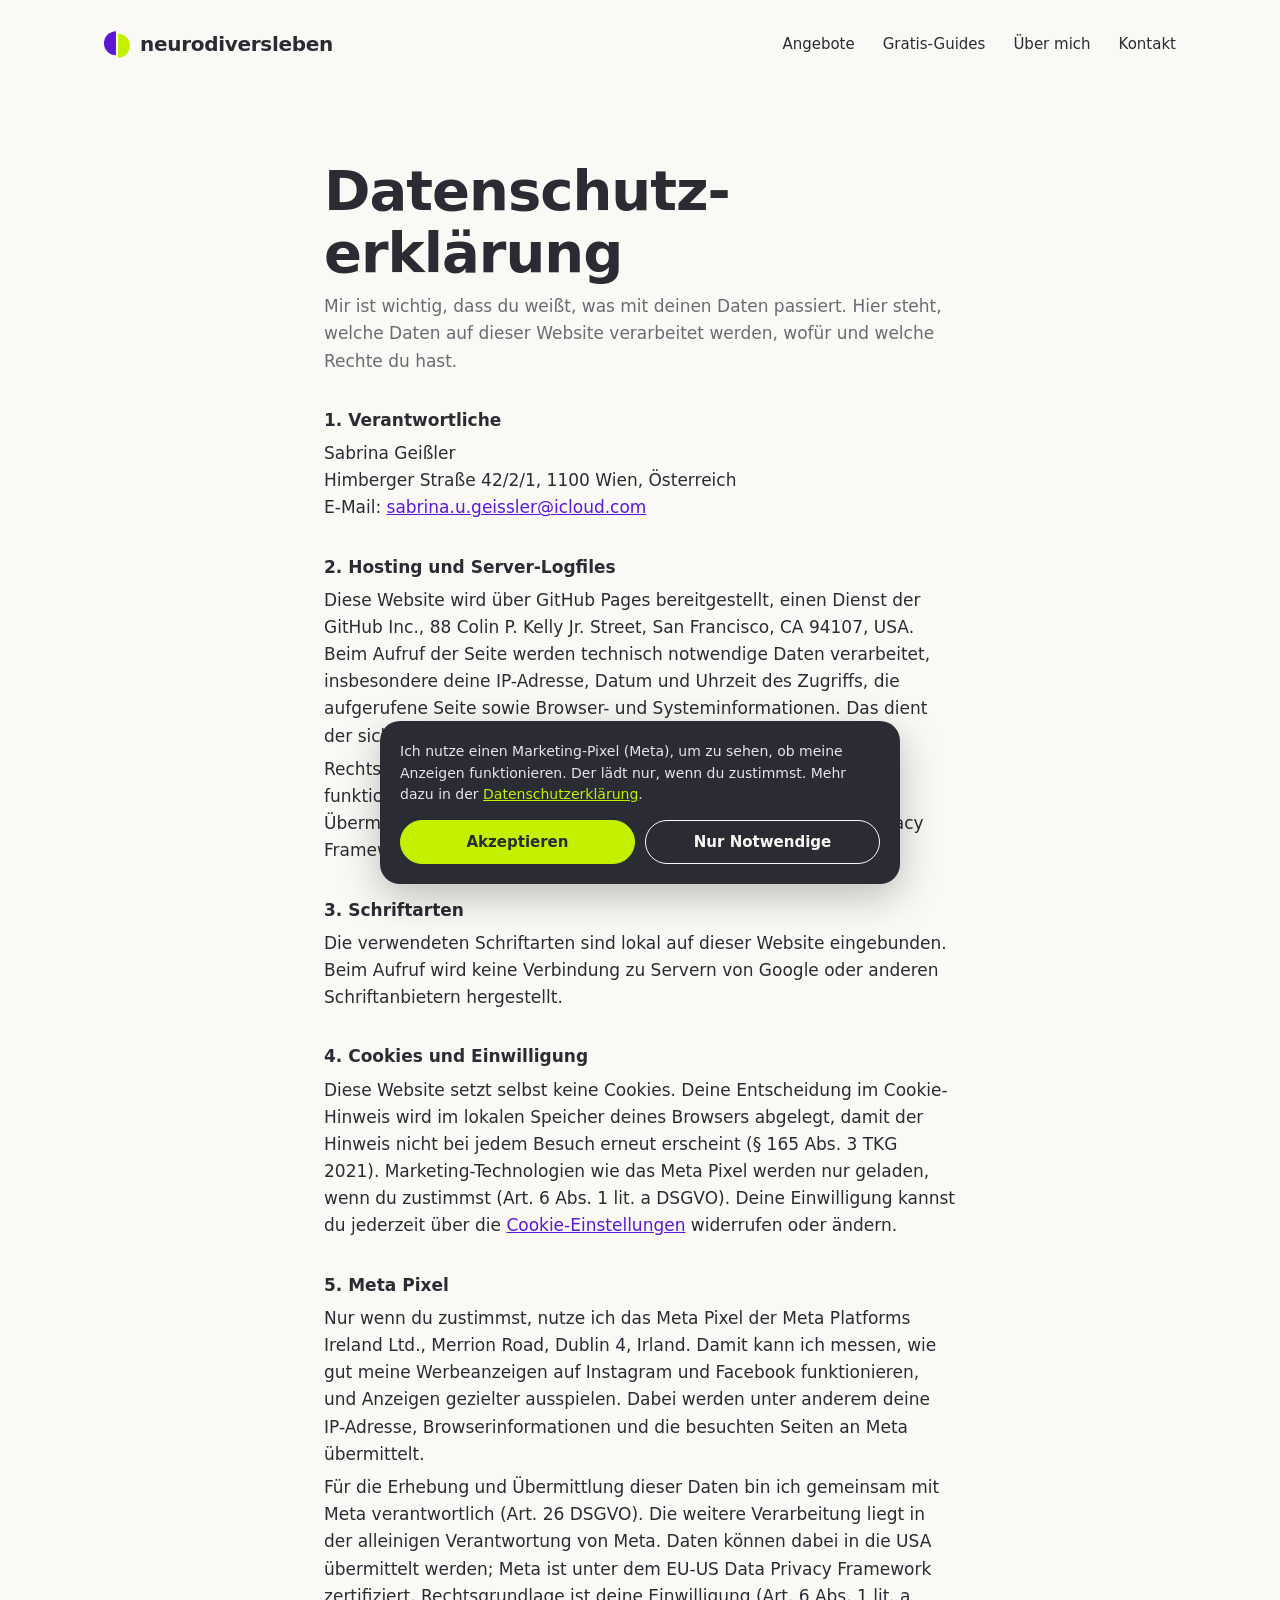
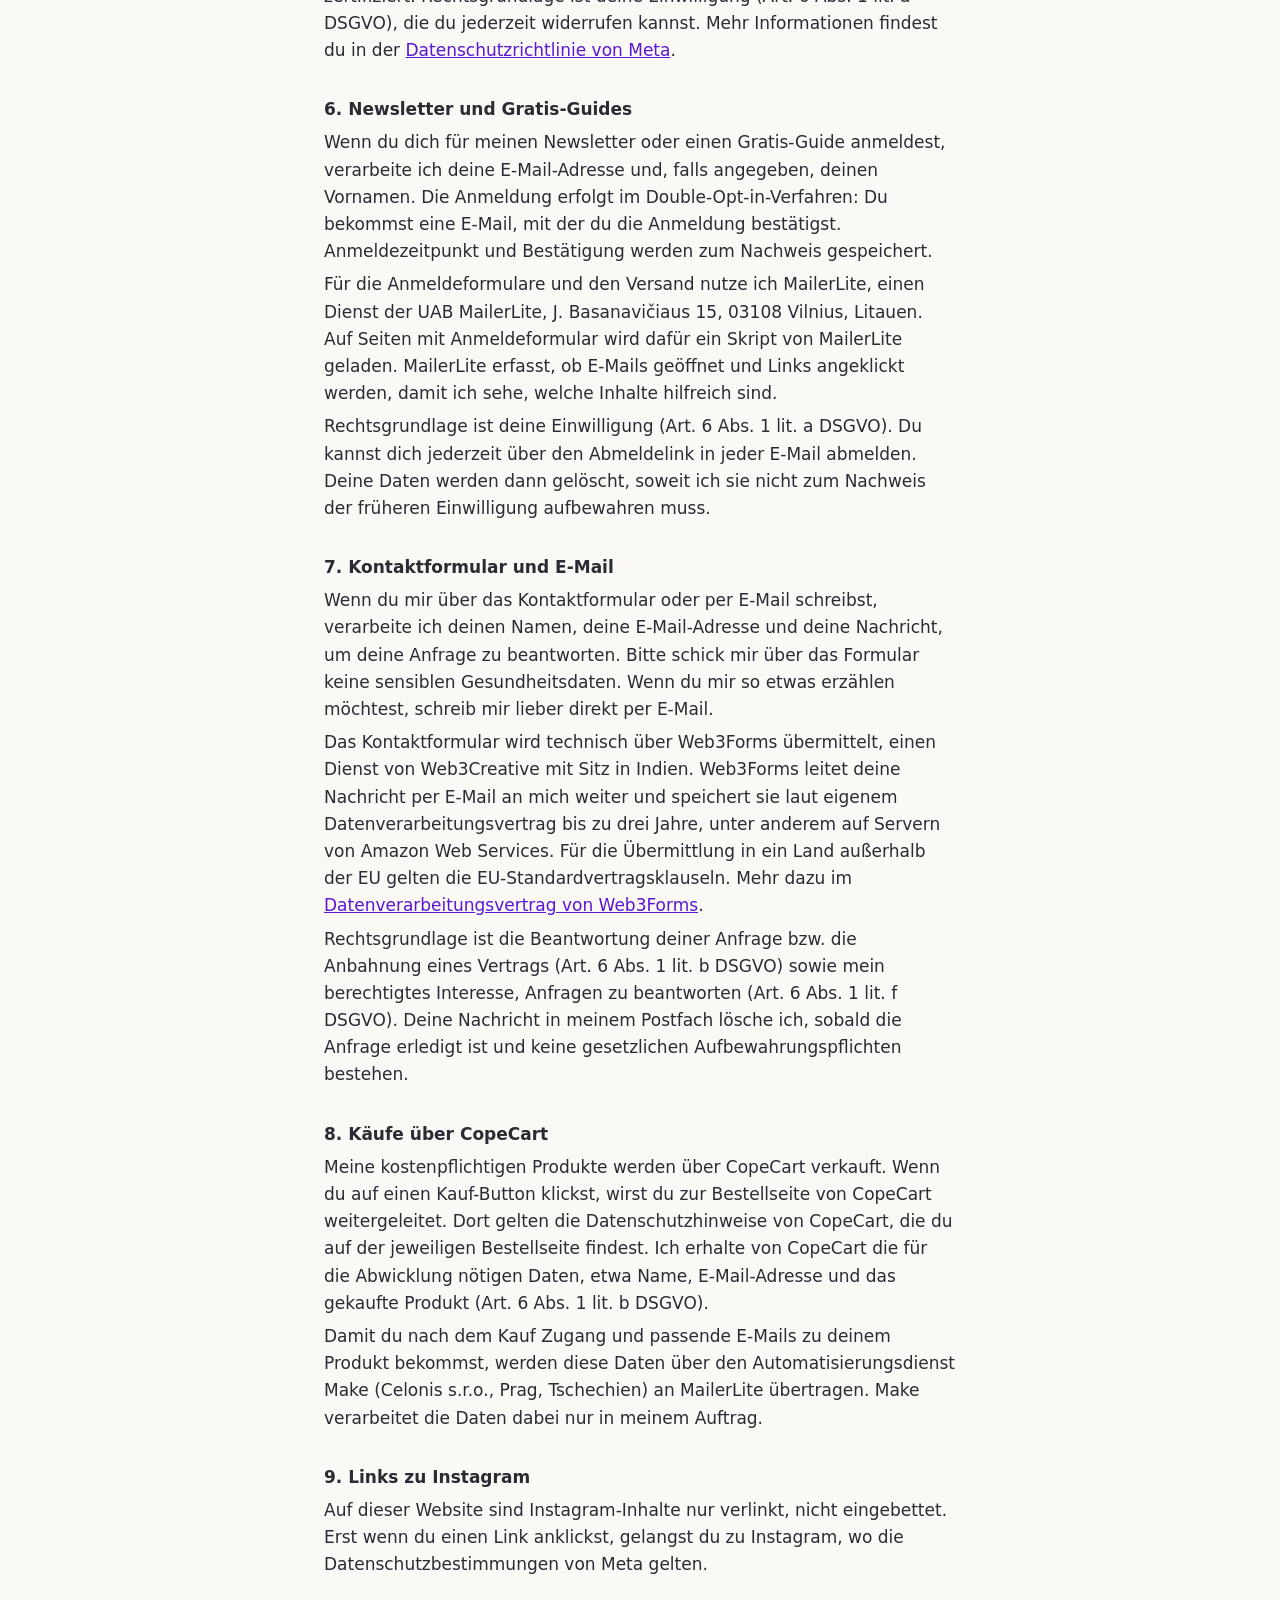
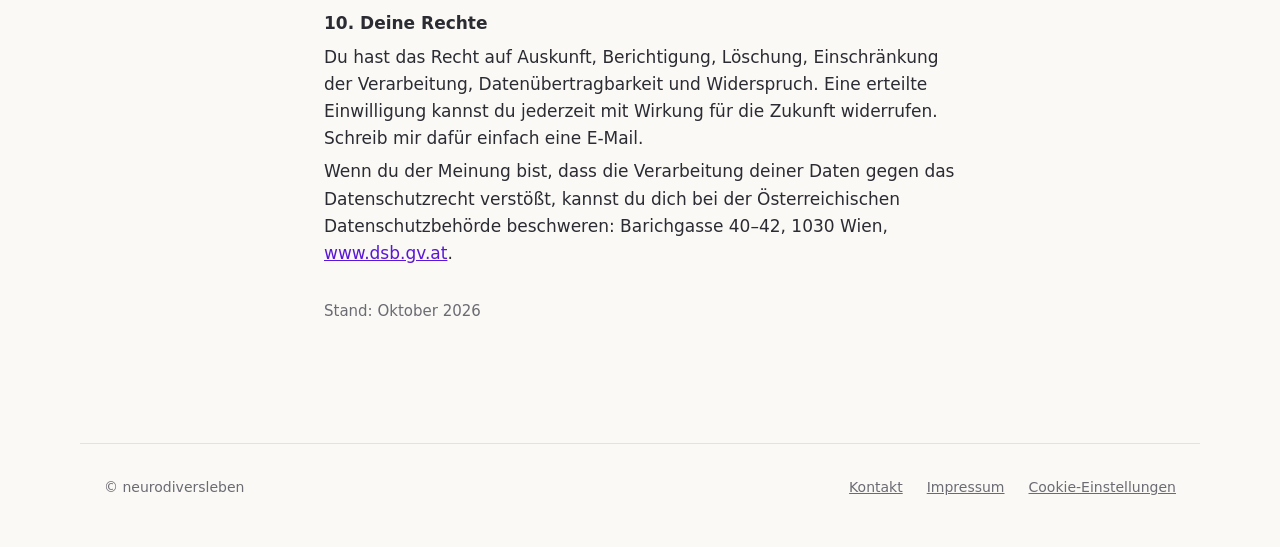
==== datenschutz/index.html @ cb68be77 "Neue Website: Startseite, Kontakt, Impressum, Datenschutz Schriften lokal eingebunden, Meta Pixel nu" ====
<!doctype html>
<html lang="de">
<head>
<meta charset="utf-8">
<meta name="viewport" content="width=device-width, initial-scale=1">
<title>Datenschutz – neurodiversleben</title>
<meta name="robots" content="noindex">
<link rel="icon" href="/assets/favicon.svg" type="image/svg+xml">
<link rel="stylesheet" href="/assets/style.css">
</head>
<body>
<a class="skip" href="#inhalt">Zum Inhalt springen</a>

<header class="site-header">
  <div class="wrap">
    <a class="brand" href="/"><img src="/assets/logo.svg" width="26" height="29" alt="">neurodiversleben</a>
    <nav class="nav" aria-label="Hauptnavigation">
      <a href="/#angebote">Angebote</a>
      <a href="/#gratis">Gratis-Guides</a>
      <a href="/#ueber">Über mich</a>
      <a href="/kontakt/">Kontakt</a>
    </nav>
  </div>
</header>

<main id="inhalt" class="textseite">
  <div class="stack" style="gap: 10px">
    <h1>Datenschutz&shy;erklärung</h1>
    <p class="unterzeile">Mir ist wichtig, dass du weißt, was mit deinen Daten passiert. Hier steht, welche Daten auf dieser Website verarbeitet werden, wofür und welche Rechte du hast.</p>
  </div>

  <section>
    <h2>1. Verantwortliche</h2>
    <p>Sabrina Geißler<br>Himberger Straße 42/2/1, 1100 Wien, Österreich<br>E-Mail: <a href="mailto:sabrina.u.geissler@icloud.com">sabrina.u.geissler@icloud.com</a></p>
  </section>

  <section>
    <h2>2. Hosting und Server-Logfiles</h2>
    <p>Diese Website wird über GitHub Pages bereitgestellt, einen Dienst der GitHub Inc., 88 Colin P. Kelly Jr. Street, San Francisco, CA 94107, USA. Beim Aufruf der Seite werden technisch notwendige Daten verarbeitet, insbesondere deine IP-Adresse, Datum und Uhrzeit des Zugriffs, die aufgerufene Seite sowie Browser- und Systeminformationen. Das dient der sicheren und stabilen Auslieferung der Website.</p>
    <p>Rechtsgrundlage ist mein berechtigtes Interesse an einem funktionierenden Webauftritt (Art. 6 Abs. 1 lit. f DSGVO). Eine Übermittlung in die USA erfolgt auf Grundlage des EU-US Data Privacy Framework, unter dem GitHub zertifiziert ist.</p>
  </section>

  <section>
    <h2>3. Schriftarten</h2>
    <p>Die verwendeten Schriftarten sind lokal auf dieser Website eingebunden. Beim Aufruf wird keine Verbindung zu Servern von Google oder anderen Schriftanbietern hergestellt.</p>
  </section>

  <section>
    <h2>4. Cookies und Einwilligung</h2>
    <p>Diese Website setzt selbst keine Cookies. Deine Entscheidung im Cookie-Hinweis wird im lokalen Speicher deines Browsers abgelegt, damit der Hinweis nicht bei jedem Besuch erneut erscheint (§ 165 Abs. 3 TKG 2021). Marketing-Technologien wie das Meta Pixel werden nur geladen, wenn du zustimmst (Art. 6 Abs. 1 lit. a DSGVO). Deine Einwilligung kannst du jederzeit über die <a href="#" data-cookie-settings>Cookie-Einstellungen</a> widerrufen oder ändern.</p>
  </section>

  <section>
    <h2>5. Meta Pixel</h2>
    <p>Nur wenn du zustimmst, nutze ich das Meta Pixel der Meta Platforms Ireland Ltd., Merrion Road, Dublin 4, Irland. Damit kann ich messen, wie gut meine Werbeanzeigen auf Instagram und Facebook funktionieren, und Anzeigen gezielter ausspielen. Dabei werden unter anderem deine IP-Adresse, Browserinformationen und die besuchten Seiten an Meta übermittelt.</p>
    <p>Für die Erhebung und Übermittlung dieser Daten bin ich gemeinsam mit Meta verantwortlich (Art. 26 DSGVO). Die weitere Verarbeitung liegt in der alleinigen Verantwortung von Meta. Daten können dabei in die USA übermittelt werden; Meta ist unter dem EU-US Data Privacy Framework zertifiziert. Rechtsgrundlage ist deine Einwilligung (Art. 6 Abs. 1 lit. a DSGVO), die du jederzeit widerrufen kannst. Mehr Informationen findest du in der <a href="https://www.facebook.com/privacy/policy/" rel="noopener">Datenschutzrichtlinie von Meta</a>.</p>
  </section>

  <section>
    <h2>6. Newsletter und Gratis-Guides</h2>
    <p>Wenn du dich für meinen Newsletter oder einen Gratis-Guide anmeldest, verarbeite ich deine E-Mail-Adresse und, falls angegeben, deinen Vornamen. Die Anmeldung erfolgt im Double-Opt-in-Verfahren: Du bekommst eine E-Mail, mit der du die Anmeldung bestätigst. Anmeldezeitpunkt und Bestätigung werden zum Nachweis gespeichert.</p>
    <p>Für die Anmeldeformulare und den Versand nutze ich MailerLite, einen Dienst der UAB MailerLite, J. Basanavičiaus 15, 03108 Vilnius, Litauen. Auf Seiten mit Anmeldeformular wird dafür ein Skript von MailerLite geladen. MailerLite erfasst, ob E-Mails geöffnet und Links angeklickt werden, damit ich sehe, welche Inhalte hilfreich sind.</p>
    <p>Rechtsgrundlage ist deine Einwilligung (Art. 6 Abs. 1 lit. a DSGVO). Du kannst dich jederzeit über den Abmeldelink in jeder E-Mail abmelden. Deine Daten werden dann gelöscht, soweit ich sie nicht zum Nachweis der früheren Einwilligung aufbewahren muss.</p>
  </section>

  <section id="kontakt">
    <h2>7. Kontaktformular und E-Mail</h2>
    <p>Wenn du mir über das Kontaktformular oder per E-Mail schreibst, verarbeite ich deinen Namen, deine E-Mail-Adresse und deine Nachricht, um deine Anfrage zu beantworten. Bitte schick mir über das Formular keine sensiblen Gesundheitsdaten. Wenn du mir so etwas erzählen möchtest, schreib mir lieber direkt per E-Mail.</p>
    <p>Das Kontaktformular wird technisch über Web3Forms übermittelt, einen Dienst von Web3Creative mit Sitz in Indien. Web3Forms leitet deine Nachricht per E-Mail an mich weiter und speichert sie laut eigenem Datenverarbeitungsvertrag bis zu drei Jahre, unter anderem auf Servern von Amazon Web Services. Für die Übermittlung in ein Land außerhalb der EU gelten die EU-Standardvertragsklauseln. Mehr dazu im <a href="https://web3forms.com/dpa" rel="noopener">Datenverarbeitungsvertrag von Web3Forms</a>.</p>
    <p>Rechtsgrundlage ist die Beantwortung deiner Anfrage bzw. die Anbahnung eines Vertrags (Art. 6 Abs. 1 lit. b DSGVO) sowie mein berechtigtes Interesse, Anfragen zu beantworten (Art. 6 Abs. 1 lit. f DSGVO). Deine Nachricht in meinem Postfach lösche ich, sobald die Anfrage erledigt ist und keine gesetzlichen Aufbewahrungspflichten bestehen.</p>
  </section>

  <section>
    <h2>8. Käufe über CopeCart</h2>
    <p>Meine kostenpflichtigen Produkte werden über CopeCart verkauft. Wenn du auf einen Kauf-Button klickst, wirst du zur Bestellseite von CopeCart weitergeleitet. Dort gelten die Datenschutzhinweise von CopeCart, die du auf der jeweiligen Bestellseite findest. Ich erhalte von CopeCart die für die Abwicklung nötigen Daten, etwa Name, E-Mail-Adresse und das gekaufte Produkt (Art. 6 Abs. 1 lit. b DSGVO).</p>
    <p>Damit du nach dem Kauf Zugang und passende E-Mails zu deinem Produkt bekommst, werden diese Daten über den Automatisierungsdienst Make (Celonis s.r.o., Prag, Tschechien) an MailerLite übertragen. Make verarbeitet die Daten dabei nur in meinem Auftrag.</p>
  </section>

  <section>
    <h2>9. Links zu Instagram</h2>
    <p>Auf dieser Website sind Instagram-Inhalte nur verlinkt, nicht eingebettet. Erst wenn du einen Link anklickst, gelangst du zu Instagram, wo die Datenschutzbestimmungen von Meta gelten.</p>
  </section>

  <section>
    <h2>10. Deine Rechte</h2>
    <p>Du hast das Recht auf Auskunft, Berichtigung, Löschung, Einschränkung der Verarbeitung, Datenübertragbarkeit und Widerspruch. Eine erteilte Einwilligung kannst du jederzeit mit Wirkung für die Zukunft widerrufen. Schreib mir dafür einfach eine E-Mail.</p>
    <p>Wenn du der Meinung bist, dass die Verarbeitung deiner Daten gegen das Datenschutzrecht verstößt, kannst du dich bei der Österreichischen Datenschutzbehörde beschweren: Barichgasse 40–42, 1030 Wien, <a href="https://www.dsb.gv.at" rel="noopener">www.dsb.gv.at</a>.</p>
  </section>

  <p class="unterzeile" style="font-size: 15px">Stand: Oktober 2026</p>
</main>

<footer class="site-footer">
  <div class="wrap">
    <span>© neurodiversleben</span>
    <nav aria-label="Footer">
      <a href="/kontakt/">Kontakt</a>
      <a href="/impressum/">Impressum</a>
      <button type="button" class="footer-btn" data-cookie-settings>Cookie-Einstellungen</button>
    </nav>
  </div>
</footer>

<div id="nl-consent" role="dialog" aria-live="polite" aria-label="Cookie-Einwilligung">
  <p>Ich nutze einen Marketing-Pixel (Meta), um zu sehen, ob meine Anzeigen funktionieren. Der lädt nur, wenn du zustimmst. Mehr dazu in der <a href="/datenschutz/">Datenschutzerklärung</a>.</p>
  <div class="nl-btns">
    <button type="button" class="nl-accept" id="nl-accept">Akzeptieren</button>
    <button type="button" class="nl-decline" id="nl-decline">Nur Notwendige</button>
  </div>
</div>
<script src="/assets/site.js"></script>
</body>
</html>
---- assets/style.css ----
/* neurodiversleben – gemeinsames Stylesheet */

@font-face { font-family: "Bricolage Grotesque"; font-style: normal; font-weight: 600; font-display: swap; src: url("fonts/bricolage-grotesque-latin-600-normal.woff2") format("woff2"); }
@font-face { font-family: "Bricolage Grotesque"; font-style: normal; font-weight: 700; font-display: swap; src: url("fonts/bricolage-grotesque-latin-700-normal.woff2") format("woff2"); }
@font-face { font-family: "Bricolage Grotesque"; font-style: normal; font-weight: 800; font-display: swap; src: url("fonts/bricolage-grotesque-latin-800-normal.woff2") format("woff2"); }
@font-face { font-family: "Instrument Sans"; font-style: normal; font-weight: 400; font-display: swap; src: url("fonts/instrument-sans-latin-400-normal.woff2") format("woff2"); }
@font-face { font-family: "Instrument Sans"; font-style: normal; font-weight: 500; font-display: swap; src: url("fonts/instrument-sans-latin-500-normal.woff2") format("woff2"); }
@font-face { font-family: "Instrument Sans"; font-style: normal; font-weight: 600; font-display: swap; src: url("fonts/instrument-sans-latin-600-normal.woff2") format("woff2"); }

:root {
  --lila: #5B16D6;
  --lila-hell: #EDE6FB;
  --limette: #C4F000;
  --limette-hell: #EFF7CC;
  --anthrazit: #2B2B33;
  --text-2: #4A4A52;
  --text-3: #6B6B73;
  --linie: #E3E2DC;
  --grund: #FAF9F5;
  --weiss: #FFFFFF;
  --display: "Bricolage Grotesque", system-ui, sans-serif;
  --body: "Instrument Sans", system-ui, sans-serif;
}

*, *::before, *::after { box-sizing: border-box; }
html { scroll-behavior: smooth; -webkit-text-size-adjust: 100%; }
body { margin: 0; background: var(--grund); color: var(--anthrazit); font-family: var(--body); font-size: 17px; line-height: 1.6; }
img { max-width: 100%; display: block; }
a { color: var(--anthrazit); }
a:hover { color: var(--lila); }
:focus-visible { outline: 3px solid var(--lila); outline-offset: 3px; border-radius: 4px; }
[id] { scroll-margin-top: 24px; }

.wrap { max-width: 1120px; margin: 0 auto; padding: 0 24px; }
.skip { position: absolute; left: -9999px; }
.skip:focus { left: 16px; top: 16px; background: var(--weiss); padding: 8px 12px; z-index: 10; }

/* Header */
.site-header .wrap { display: flex; flex-wrap: wrap; align-items: center; justify-content: space-between; gap: 16px; padding-top: 28px; padding-bottom: 28px; }
.brand { display: inline-flex; align-items: center; gap: 10px; font-family: var(--display); font-weight: 800; font-size: 20px; letter-spacing: -0.3px; text-decoration: none; color: var(--anthrazit); }
.brand svg { flex-shrink: 0; }
.nav { display: flex; flex-wrap: wrap; gap: 8px 28px; font-size: 15px; font-weight: 500; }
.nav a { text-decoration: none; }

/* Typo */
h1, h2, h3, h4 { font-family: var(--display); font-weight: 800; letter-spacing: -1px; line-height: 1.05; margin: 0; }
.h1 { font-size: clamp(44px, 7vw, 92px); line-height: 1.0; letter-spacing: -2.5px; max-width: 960px; }
.h2 { font-size: clamp(32px, 4vw, 48px); }
.marker { background: linear-gradient(transparent 58%, var(--limette) 58%, var(--limette) 92%, transparent 92%); padding: 0 4px; -webkit-box-decoration-break: clone; box-decoration-break: clone; }
.lead { font-size: 20px; color: var(--text-2); max-width: 580px; margin: 0; }
.eyebrow { font-size: 13px; font-weight: 600; text-transform: uppercase; letter-spacing: 1.5px; color: var(--text-3); margin: 0; }
.pill { align-self: flex-start; display: inline-block; padding: 6px 14px; border-radius: 999px; background: var(--lila-hell); color: var(--lila); font-size: 14px; font-weight: 600; }

/* Buttons */
.btn { display: inline-flex; align-items: center; justify-content: center; min-height: 52px; padding: 0 28px; border-radius: 999px; border: none; font: inherit; font-weight: 600; text-decoration: none; cursor: pointer; }
.btn-lila { background: var(--lila); color: var(--weiss); }
.btn-lila:hover { background: #4A10B3; color: var(--weiss); }
.btn-dunkel { background: var(--anthrazit); color: var(--grund); }
.btn-dunkel:hover { background: #000; color: var(--grund); }
.btn-limette { background: var(--limette); color: var(--anthrazit); }
.btn-limette:hover { background: #B0D800; color: var(--anthrazit); }
.btn-klein { min-height: 44px; padding: 0 18px; font-weight: 500; }
.link-pfeil { display: inline-flex; align-items: center; min-height: 44px; font-weight: 600; }

/* Hero */
.hero { display: flex; flex-direction: column; gap: 28px; padding-top: 88px; padding-bottom: 112px; }
.hero-actions { display: flex; flex-wrap: wrap; align-items: center; gap: 24px; }

/* Angebote */
.section { padding-bottom: 112px; }
.stack { display: flex; flex-direction: column; gap: 20px; }
.stack-l { display: flex; flex-direction: column; gap: 48px; }
.filter { display: flex; flex-wrap: wrap; gap: 8px; }
.filter button { min-height: 44px; padding: 0 16px; border-radius: 999px; border: 1px solid #D9D8D2; background: var(--weiss); color: var(--anthrazit); font: inherit; font-size: 15px; font-weight: 500; cursor: pointer; }
.filter button[aria-pressed="true"] { background: var(--anthrazit); border-color: var(--anthrazit); color: var(--grund); }
.grid { display: grid; grid-template-columns: repeat(auto-fill, minmax(260px, 1fr)); gap: 20px; }
.card { border-radius: 20px; padding: 28px; display: flex; flex-direction: column; gap: 12px; }
.card[hidden] { display: none; }
.card h4 { font-weight: 700; font-size: 26px; line-height: 1.1; letter-spacing: -0.5px; }
.card p { margin: 0; }
.card .desc { flex-grow: 1; }
.card-kauf { background: var(--weiss); box-shadow: 0 1px 0 var(--linie); }
.card-kauf .desc { color: var(--text-2); }
.card-kauf .tag { background: var(--lila-hell); color: var(--lila); }
.card-gratis { background: var(--limette-hell); }
.card-gratis .desc { color: #3B3B43; }
.card-gratis .tag { background: var(--limette); color: var(--anthrazit); }
.tag { align-self: flex-start; padding: 4px 12px; border-radius: 999px; font-size: 13px; font-weight: 600; }
.card-fuss { display: flex; align-items: center; justify-content: space-between; gap: 12px; padding-top: 12px; }
.preis { font-family: var(--display); font-weight: 700; font-size: 22px; }
.leer { color: var(--text-3); margin: 0; }

/* Über mich */
.ueber { display: flex; flex-wrap: wrap; gap: 48px; align-items: center; }
.ueber img { flex: 1 1 240px; max-width: 340px; width: 100%; height: auto; aspect-ratio: 3 / 4; object-fit: cover; border-radius: 24px; }
.ueber-text { flex: 999 1 420px; min-width: 0; display: flex; flex-direction: column; gap: 16px; }
.ueber-text p { margin: 0; font-size: 19px; color: var(--text-2); max-width: 560px; }

/* Newsletter */
.newsletter { background: var(--lila); color: var(--weiss); border-radius: 28px; padding: 56px clamp(24px, 5vw, 64px); display: flex; flex-wrap: wrap; gap: 32px; align-items: flex-end; justify-content: space-between; }
.newsletter-text { flex: 1 1 340px; display: flex; flex-direction: column; gap: 10px; }
.newsletter-text h2 { font-size: clamp(30px, 3.5vw, 44px); }
.newsletter-text p { margin: 0; color: #E6DDFB; max-width: 460px; }
.newsletter-form { flex: 1 1 380px; }

/* Formulare */
.feld { display: flex; flex-direction: column; gap: 4px; }
.feld label { font-size: 14px; color: var(--text-3); }
.feld input, .feld select, .feld textarea { min-height: 48px; padding: 0; border: none; border-bottom: 1px solid var(--anthrazit); background: transparent; color: var(--anthrazit); font: inherit; font-size: 17px; border-radius: 0; }
.feld textarea { padding: 12px 0; resize: vertical; }
.check { display: flex; gap: 12px; align-items: flex-start; font-size: 15px; color: var(--text-2); }
.check input { width: 20px; height: 20px; margin-top: 3px; accent-color: var(--anthrazit); flex-shrink: 0; }
.formular { display: flex; flex-direction: column; gap: 28px; }
.status { padding-top: 24px; border-top: 1px solid var(--anthrazit); }
.status h2 { font-weight: 700; font-size: 26px; letter-spacing: -0.5px; margin-bottom: 6px; }
.status p { margin: 0; color: var(--text-3); }
.fehler { color: #B3261E; margin: 0; }

/* Textseiten */
.textseite { max-width: 680px; margin: 0 auto; padding: 72px 24px 120px; display: flex; flex-direction: column; gap: 32px; }
.textseite h1 { font-size: clamp(36px, 5vw, 56px); line-height: 1.1; }
.textseite h2 { font-family: var(--body); font-weight: 600; font-size: 17px; letter-spacing: 0; line-height: 1.6; }
.textseite section { display: flex; flex-direction: column; gap: 6px; }
.textseite p { margin: 0; }
.textseite a { color: var(--lila); }
.unterzeile { color: var(--text-3); }

/* Footer */
.site-footer .wrap { display: flex; flex-wrap: wrap; gap: 12px 28px; justify-content: space-between; align-items: center; font-size: 14px; color: var(--text-3); padding-top: 32px; padding-bottom: 48px; border-top: 1px solid var(--linie); }
.site-footer nav { display: flex; flex-wrap: wrap; gap: 8px 24px; }
.site-footer a { color: var(--text-3); }
.footer-btn { background: none; border: none; padding: 0; font: inherit; color: var(--text-3); text-decoration: underline; cursor: pointer; }

/* Cookie-Hinweis */
#nl-consent { position: fixed; left: 16px; right: 16px; bottom: 16px; z-index: 99; max-width: 520px; margin: 0 auto; background: var(--anthrazit); color: #E6E2F2; border-radius: 20px; padding: 20px; box-shadow: 0 12px 40px rgba(0,0,0,.25); display: none; }
#nl-consent.show { display: block; }
#nl-consent p { margin: 0 0 14px; font-size: 14px; line-height: 1.55; }
#nl-consent a { color: var(--limette); }
#nl-consent .nl-btns { display: flex; gap: 10px; flex-wrap: wrap; }
#nl-consent button { flex: 1 1 140px; min-height: 44px; border-radius: 999px; font: inherit; font-size: 15px; font-weight: 600; cursor: pointer; border: 1px solid var(--grund); }
#nl-consent .nl-accept { background: var(--limette); color: var(--anthrazit); border-color: var(--limette); }
#nl-consent .nl-decline { background: transparent; color: var(--grund); }

@media (max-width: 600px) {
  .hero { padding-top: 48px; padding-bottom: 72px; }
  .section { padding-bottom: 72px; }
  .card { padding: 24px; }
}

@media (prefers-reduced-motion: reduce) {
  html { scroll-behavior: auto; }
}
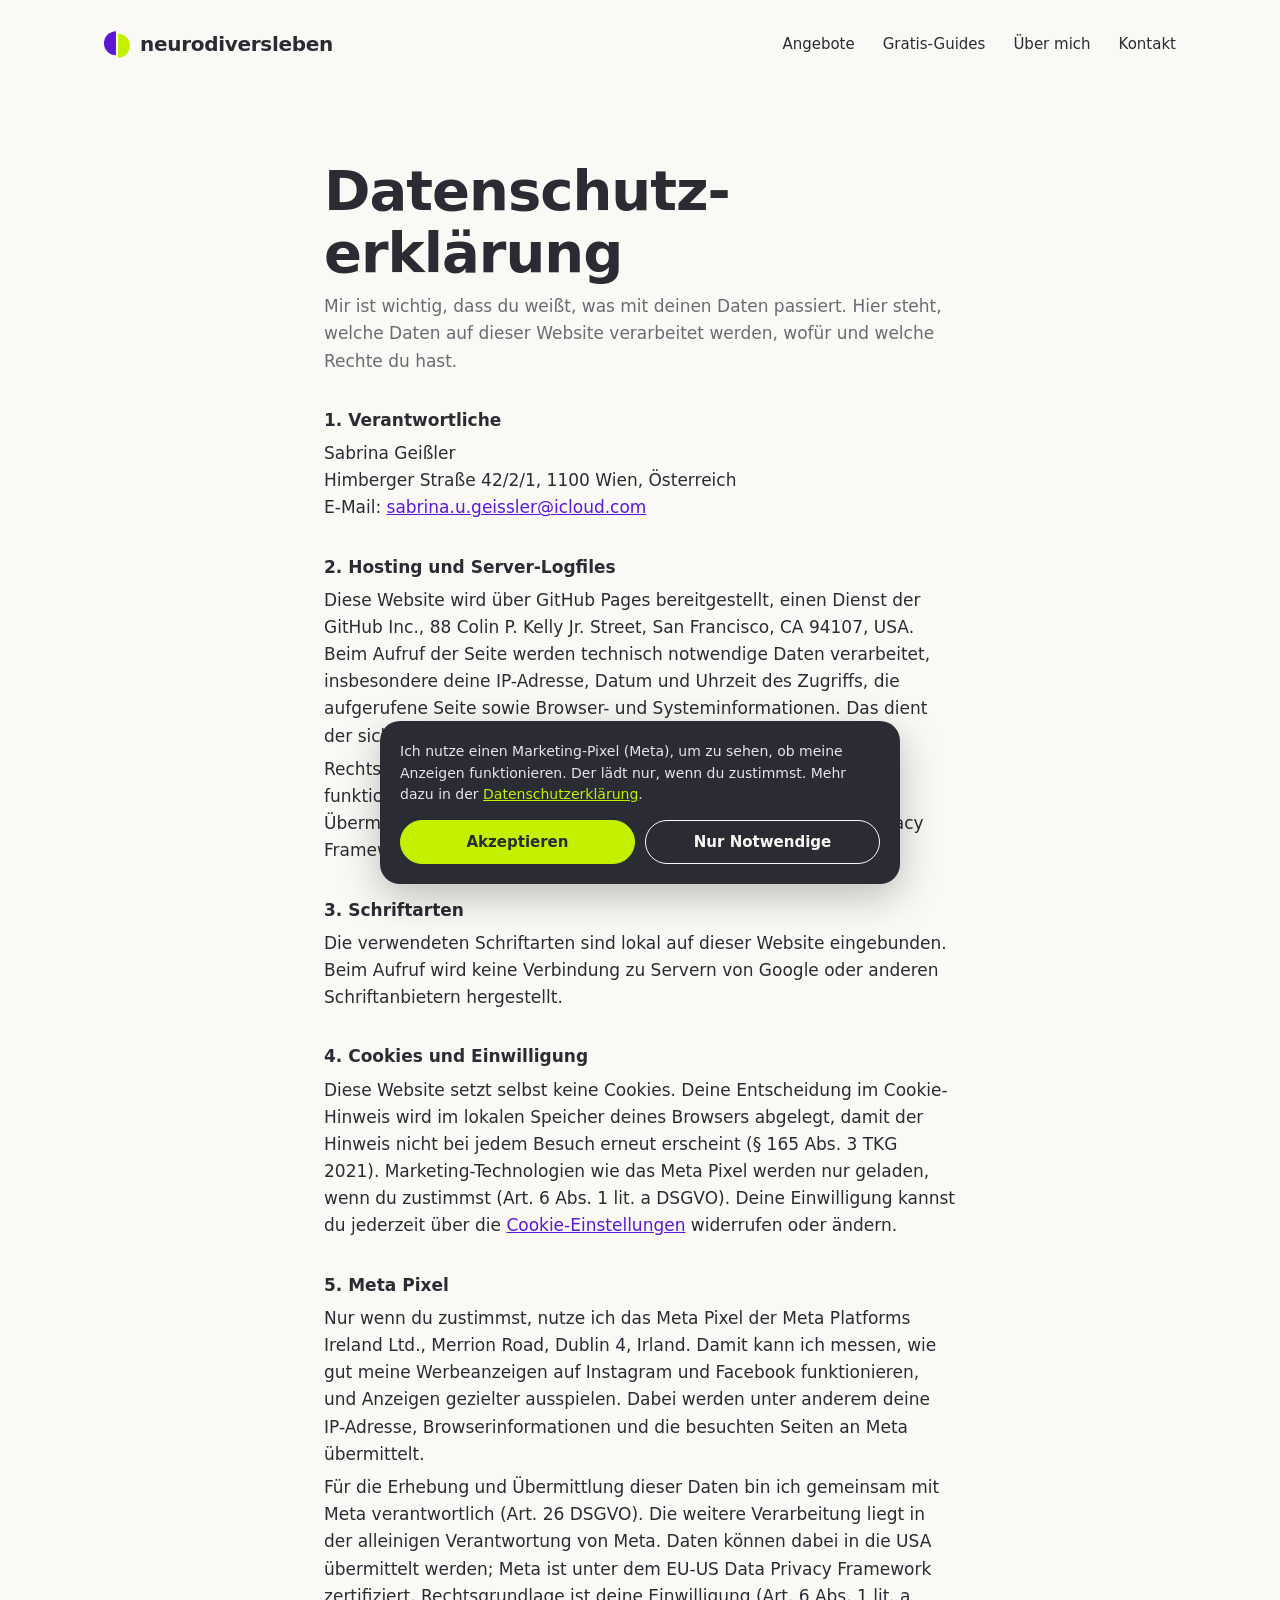
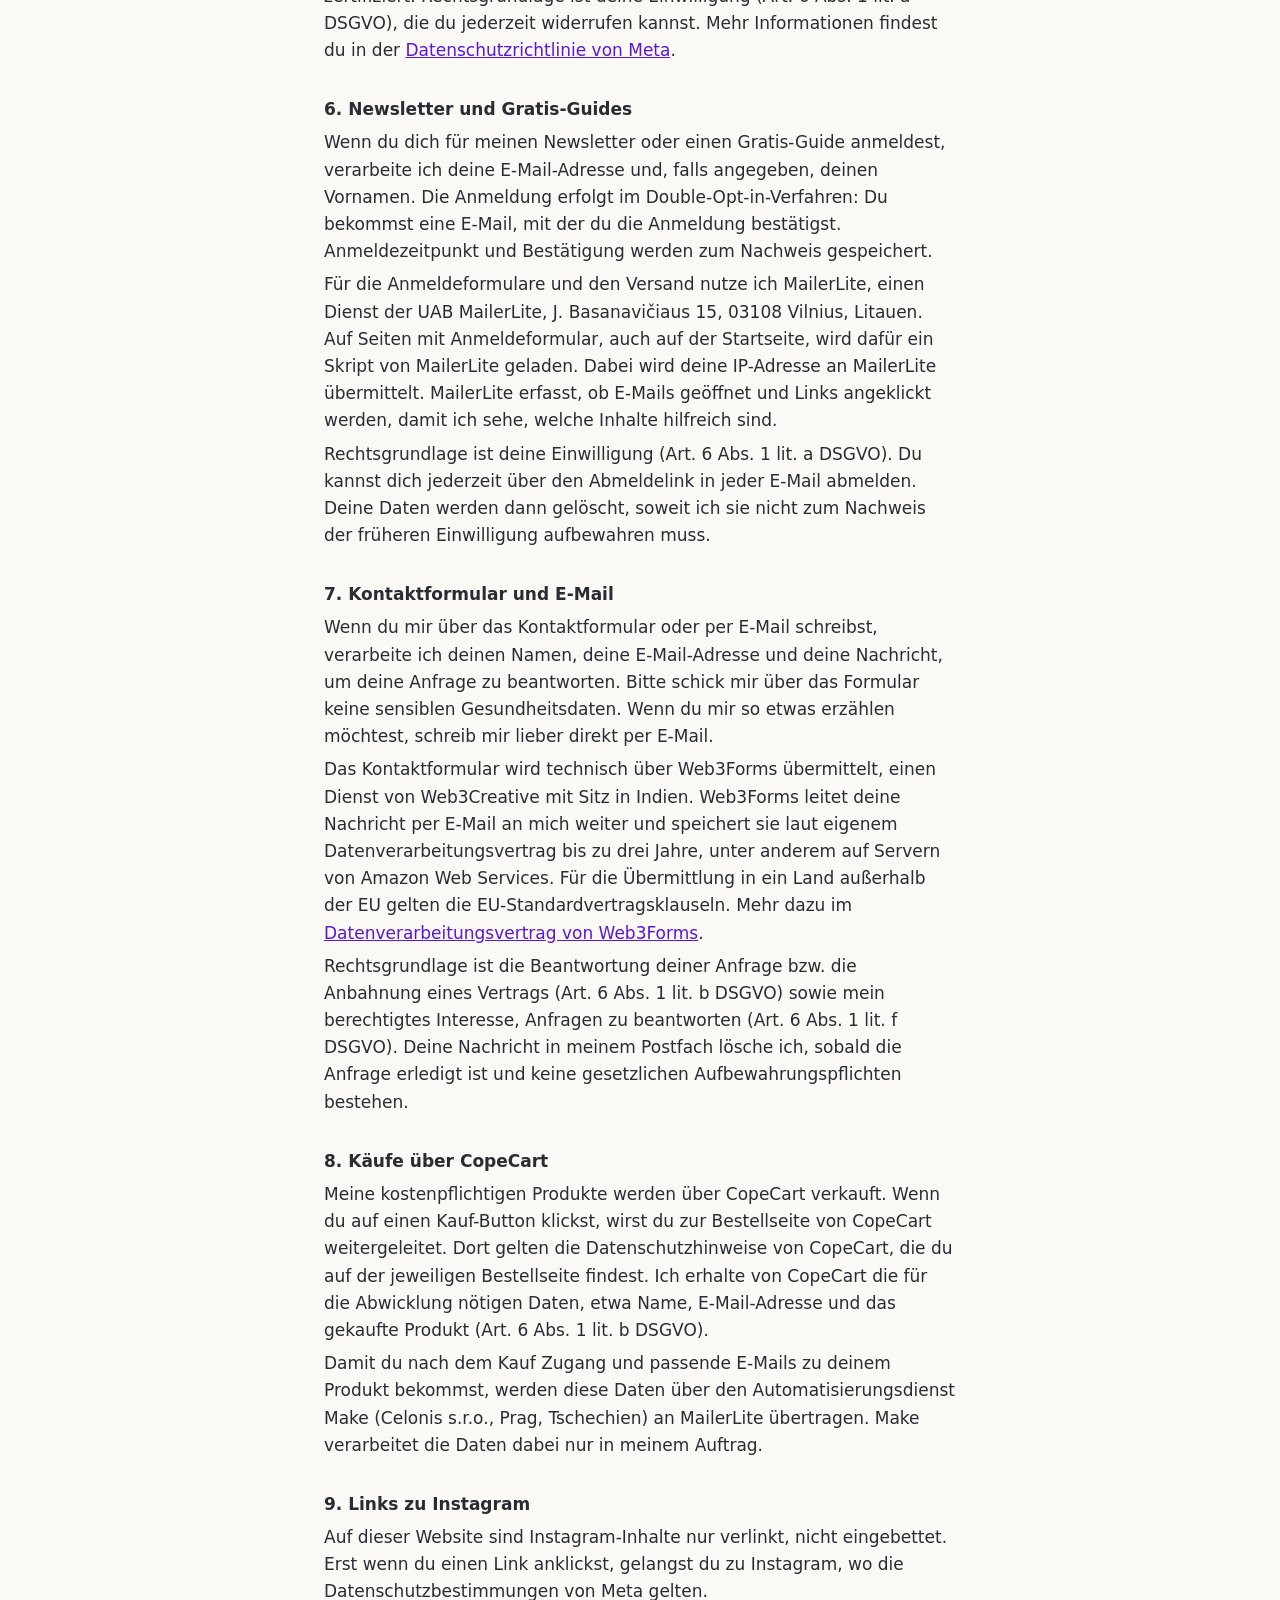
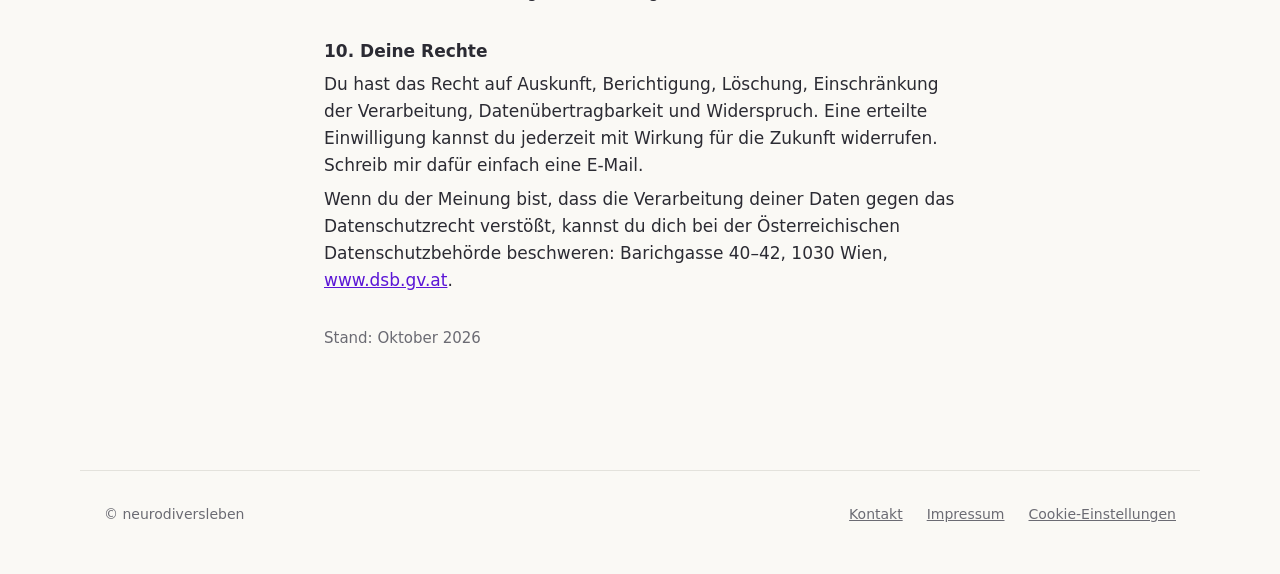
==== commit f1eecead: "Newsletter-Anmeldung über MailerLite auf der Startseite Co-Authored-By: Claude Opus 5.5 <noreply@ant" ====
--- a/datenschutz/index.html
+++ b/datenschutz/index.html
@@ -59,7 +59,7 @@
   <section>
     <h2>6. Newsletter und Gratis-Guides</h2>
     <p>Wenn du dich für meinen Newsletter oder einen Gratis-Guide anmeldest, verarbeite ich deine E-Mail-Adresse und, falls angegeben, deinen Vornamen. Die Anmeldung erfolgt im Double-Opt-in-Verfahren: Du bekommst eine E-Mail, mit der du die Anmeldung bestätigst. Anmeldezeitpunkt und Bestätigung werden zum Nachweis gespeichert.</p>
-    <p>Für die Anmeldeformulare und den Versand nutze ich MailerLite, einen Dienst der UAB MailerLite, J. Basanavičiaus 15, 03108 Vilnius, Litauen. Auf Seiten mit Anmeldeformular wird dafür ein Skript von MailerLite geladen. MailerLite erfasst, ob E-Mails geöffnet und Links angeklickt werden, damit ich sehe, welche Inhalte hilfreich sind.</p>
+    <p>Für die Anmeldeformulare und den Versand nutze ich MailerLite, einen Dienst der UAB MailerLite, J. Basanavičiaus 15, 03108 Vilnius, Litauen. Auf Seiten mit Anmeldeformular, auch auf der Startseite, wird dafür ein Skript von MailerLite geladen. Dabei wird deine IP-Adresse an MailerLite übermittelt. MailerLite erfasst, ob E-Mails geöffnet und Links angeklickt werden, damit ich sehe, welche Inhalte hilfreich sind.</p>
     <p>Rechtsgrundlage ist deine Einwilligung (Art. 6 Abs. 1 lit. a DSGVO). Du kannst dich jederzeit über den Abmeldelink in jeder E-Mail abmelden. Deine Daten werden dann gelöscht, soweit ich sie nicht zum Nachweis der früheren Einwilligung aufbewahren muss.</p>
   </section>
 
--- a/assets/style.css
+++ b/assets/style.css
@@ -102,6 +102,15 @@
 .newsletter-text h2 { font-size: clamp(30px, 3.5vw, 44px); }
 .newsletter-text p { margin: 0; color: #E6DDFB; max-width: 460px; }
 .newsletter-form { flex: 1 1 380px; }
+.nl-form { display: flex; flex-wrap: wrap; gap: 12px; align-items: flex-end; margin: 0; }
+.nl-form .ml-form-formContent { flex: 1 1 220px; }
+.nl-form .ml-field-group { display: flex; flex-direction: column; gap: 4px; }
+.nl-form label { font-size: 14px; color: #E6DDFB; }
+.nl-form input[type="email"] { min-height: 52px; width: 100%; padding: 0 18px; border-radius: 999px; border: 2px solid transparent; background: var(--weiss); color: var(--anthrazit); font: inherit; font-size: 16px; }
+.nl-form .ml-error input { border-color: #FFB4AB; }
+.nl-hinweis { margin: 12px 0 0; font-size: 14px; color: #E6DDFB; }
+.nl-hinweis a, .nl-danke a { color: var(--weiss); }
+.nl-danke { margin: 0; font-size: 17px; color: var(--weiss); max-width: 420px; }
 
 /* Formulare */
 .feld { display: flex; flex-direction: column; gap: 4px; }
